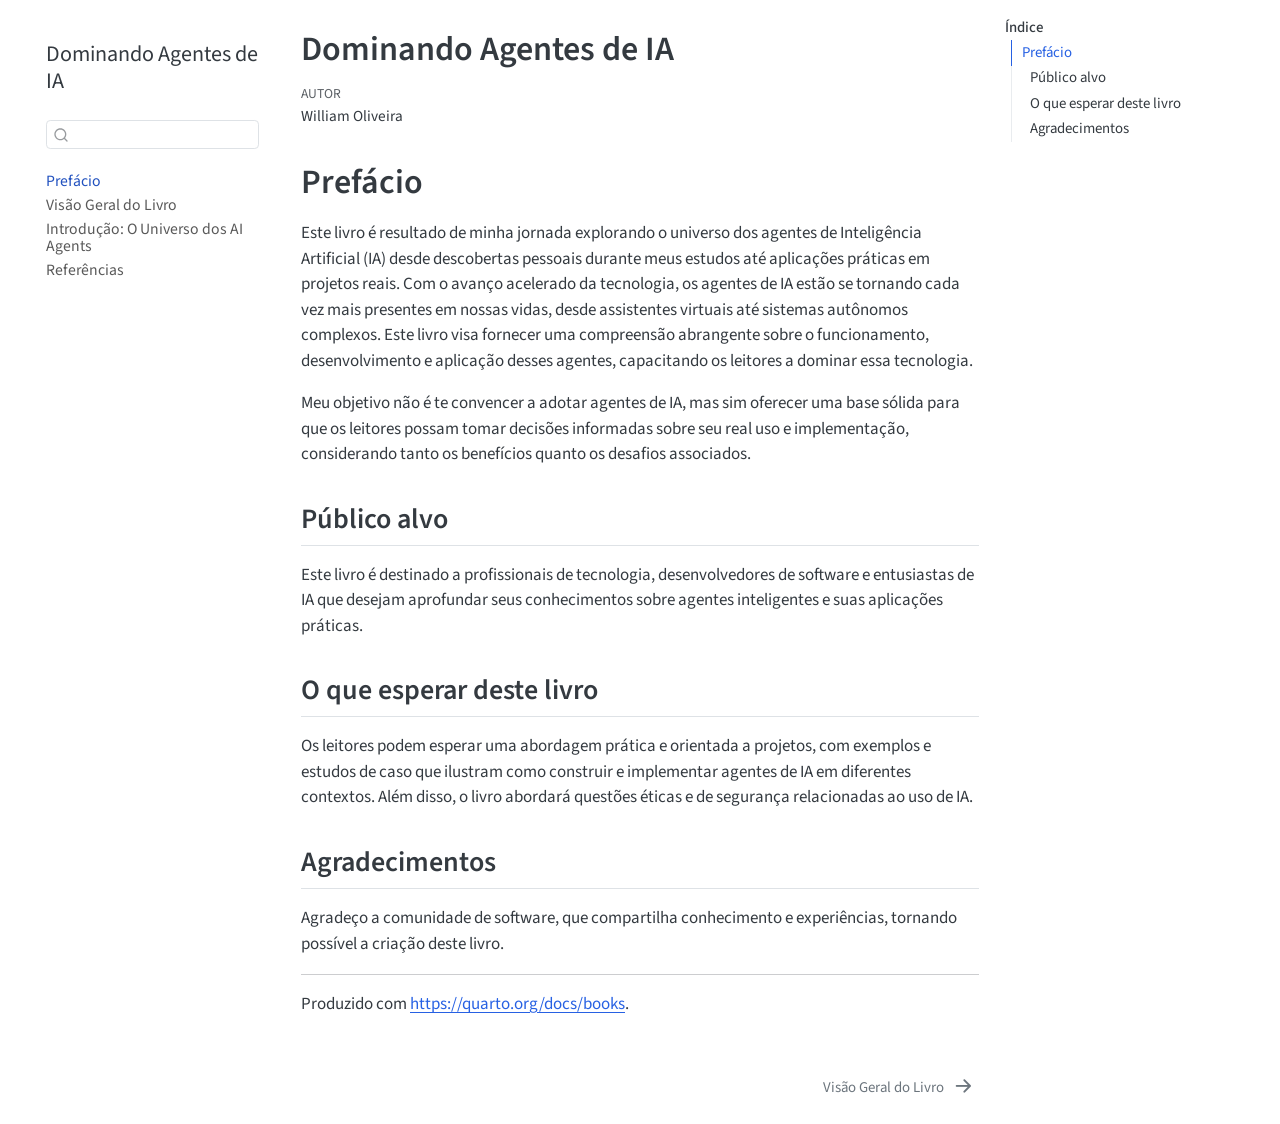
==== index.html @ 4c840bea "deploy: 96ddb8ace5c5cd6d56d079654ce5cb8530453c4b" ====
<!DOCTYPE html>
<html xmlns="http://www.w3.org/1999/xhtml" lang="pt-BR" xml:lang="pt-BR"><head>

<meta charset="utf-8">
<meta name="generator" content="quarto-1.8.25">

<meta name="viewport" content="width=device-width, initial-scale=1.0, user-scalable=yes">

<meta name="author" content="William Oliveira">

<title>Dominando Agentes de IA</title>
<style>
code{white-space: pre-wrap;}
span.smallcaps{font-variant: small-caps;}
div.columns{display: flex; gap: min(4vw, 1.5em);}
div.column{flex: auto; overflow-x: auto;}
div.hanging-indent{margin-left: 1.5em; text-indent: -1.5em;}
ul.task-list{list-style: none;}
ul.task-list li input[type="checkbox"] {
  width: 0.8em;
  margin: 0 0.8em 0.2em -1em; /* quarto-specific, see https://github.com/quarto-dev/quarto-cli/issues/4556 */ 
  vertical-align: middle;
}
</style>


<script src="site_libs/quarto-nav/quarto-nav.js"></script>
<script src="site_libs/quarto-nav/headroom.min.js"></script>
<script src="site_libs/clipboard/clipboard.min.js"></script>
<script src="site_libs/quarto-search/autocomplete.umd.js"></script>
<script src="site_libs/quarto-search/fuse.min.js"></script>
<script src="site_libs/quarto-search/quarto-search.js"></script>
<meta name="quarto:offset" content="./">
<link href="./chapters/00-visao-geral.html" rel="next">
<script src="site_libs/quarto-html/quarto.js" type="module"></script>
<script src="site_libs/quarto-html/tabsets/tabsets.js" type="module"></script>
<script src="site_libs/quarto-html/axe/axe-check.js" type="module"></script>
<script src="site_libs/quarto-html/popper.min.js"></script>
<script src="site_libs/quarto-html/tippy.umd.min.js"></script>
<script src="site_libs/quarto-html/anchor.min.js"></script>
<link href="site_libs/quarto-html/tippy.css" rel="stylesheet">
<link href="site_libs/quarto-html/quarto-syntax-highlighting-7b89279ff1a6dce999919e0e67d4d9ec.css" rel="stylesheet" id="quarto-text-highlighting-styles">
<script src="site_libs/bootstrap/bootstrap.min.js"></script>
<link href="site_libs/bootstrap/bootstrap-icons.css" rel="stylesheet">
<link href="site_libs/bootstrap/bootstrap-0dd2bd5de344125cf763a379ddc3eb04.min.css" rel="stylesheet" append-hash="true" id="quarto-bootstrap" data-mode="light">
<script id="quarto-search-options" type="application/json">{
  "location": "sidebar",
  "copy-button": false,
  "collapse-after": 3,
  "panel-placement": "start",
  "type": "textbox",
  "limit": 50,
  "keyboard-shortcut": [
    "f",
    "/",
    "s"
  ],
  "show-item-context": false,
  "language": {
    "search-no-results-text": "Nenhum resultado",
    "search-matching-documents-text": "documentos correspondentes",
    "search-copy-link-title": "Copiar link para a busca",
    "search-hide-matches-text": "Esconder correspondências adicionais",
    "search-more-match-text": "mais correspondência neste documento",
    "search-more-matches-text": "mais correspondências neste documento",
    "search-clear-button-title": "Limpar",
    "search-text-placeholder": "",
    "search-detached-cancel-button-title": "Cancelar",
    "search-submit-button-title": "Enviar",
    "search-label": "Procurar"
  }
}</script>


</head>

<body class="nav-sidebar floating quarto-light">

<div id="quarto-search-results"></div>
  <header id="quarto-header" class="headroom fixed-top">
  <nav class="quarto-secondary-nav">
    <div class="container-fluid d-flex">
      <button type="button" class="quarto-btn-toggle btn" data-bs-toggle="collapse" role="button" data-bs-target=".quarto-sidebar-collapse-item" aria-controls="quarto-sidebar" aria-expanded="false" aria-label="Alternar barra lateral" onclick="if (window.quartoToggleHeadroom) { window.quartoToggleHeadroom(); }">
        <i class="bi bi-layout-text-sidebar-reverse"></i>
      </button>
        <nav class="quarto-page-breadcrumbs" aria-label="breadcrumb"><ol class="breadcrumb"><li class="breadcrumb-item"><a href="./index.html">Prefácio</a></li></ol></nav>
        <a class="flex-grow-1" role="navigation" data-bs-toggle="collapse" data-bs-target=".quarto-sidebar-collapse-item" aria-controls="quarto-sidebar" aria-expanded="false" aria-label="Alternar barra lateral" onclick="if (window.quartoToggleHeadroom) { window.quartoToggleHeadroom(); }">      
        </a>
      <button type="button" class="btn quarto-search-button" aria-label="Procurar" onclick="window.quartoOpenSearch();">
        <i class="bi bi-search"></i>
      </button>
    </div>
  </nav>
</header>
<!-- content -->
<div id="quarto-content" class="quarto-container page-columns page-rows-contents page-layout-article">
<!-- sidebar -->
  <nav id="quarto-sidebar" class="sidebar collapse collapse-horizontal quarto-sidebar-collapse-item sidebar-navigation floating overflow-auto">
    <div class="pt-lg-2 mt-2 text-left sidebar-header sidebar-header-stacked">
      <a href="./index.html" class="sidebar-logo-link">
      </a>
    <div class="sidebar-title mb-0 py-0">
      <a href="./">Dominando Agentes de IA</a> 
    </div>
      </div>
        <div class="mt-2 flex-shrink-0 align-items-center">
        <div class="sidebar-search">
        <div id="quarto-search" class="" title="Procurar"></div>
        </div>
        </div>
    <div class="sidebar-menu-container"> 
    <ul class="list-unstyled mt-1">
        <li class="sidebar-item">
  <div class="sidebar-item-container"> 
  <a href="./index.html" class="sidebar-item-text sidebar-link active">
 <span class="menu-text">Prefácio</span></a>
  </div>
</li>
        <li class="sidebar-item">
  <div class="sidebar-item-container"> 
  <a href="./chapters/00-visao-geral.html" class="sidebar-item-text sidebar-link">
 <span class="menu-text">Visão Geral do Livro</span></a>
  </div>
</li>
        <li class="sidebar-item">
  <div class="sidebar-item-container"> 
  <a href="./chapters/01-intro.html" class="sidebar-item-text sidebar-link">
 <span class="menu-text">Introdução: O Universo dos AI Agents</span></a>
  </div>
</li>
        <li class="sidebar-item">
  <div class="sidebar-item-container"> 
  <a href="./chapters/99-references.html" class="sidebar-item-text sidebar-link">
 <span class="menu-text">Referências</span></a>
  </div>
</li>
    </ul>
    </div>
</nav>
<div id="quarto-sidebar-glass" class="quarto-sidebar-collapse-item" data-bs-toggle="collapse" data-bs-target=".quarto-sidebar-collapse-item"></div>
<!-- margin-sidebar -->
    <div id="quarto-margin-sidebar" class="sidebar margin-sidebar">
        <nav id="TOC" role="doc-toc" class="toc-active">
    <h2 id="toc-title">Índice</h2>
   
  <ul>
  <li><a href="#prefácio" id="toc-prefácio" class="nav-link active" data-scroll-target="#prefácio">Prefácio</a>
  <ul class="collapse">
  <li><a href="#público-alvo" id="toc-público-alvo" class="nav-link" data-scroll-target="#público-alvo">Público alvo</a></li>
  <li><a href="#o-que-esperar-deste-livro" id="toc-o-que-esperar-deste-livro" class="nav-link" data-scroll-target="#o-que-esperar-deste-livro">O que esperar deste livro</a></li>
  <li><a href="#agradecimentos" id="toc-agradecimentos" class="nav-link" data-scroll-target="#agradecimentos">Agradecimentos</a></li>
  </ul></li>
  </ul>
</nav>
    </div>
<!-- main -->
<main class="content" id="quarto-document-content">

<header id="title-block-header" class="quarto-title-block default">
<div class="quarto-title">
<h1 class="title">Dominando Agentes de IA</h1>
</div>



<div class="quarto-title-meta">

    <div>
    <div class="quarto-title-meta-heading">Autor</div>
    <div class="quarto-title-meta-contents">
             <p>William Oliveira </p>
          </div>
  </div>
    
  
    
  </div>
  


</header>


<section id="prefácio" class="level1 unnumbered">
<h1 class="unnumbered">Prefácio</h1>
<p>Este livro é resultado de minha jornada explorando o universo dos agentes de Inteligência Artificial (IA) desde descobertas pessoais durante meus estudos até aplicações práticas em projetos reais. Com o avanço acelerado da tecnologia, os agentes de IA estão se tornando cada vez mais presentes em nossas vidas, desde assistentes virtuais até sistemas autônomos complexos. Este livro visa fornecer uma compreensão abrangente sobre o funcionamento, desenvolvimento e aplicação desses agentes, capacitando os leitores a dominar essa tecnologia.</p>
<p>Meu objetivo não é te convencer a adotar agentes de IA, mas sim oferecer uma base sólida para que os leitores possam tomar decisões informadas sobre seu real uso e implementação, considerando tanto os benefícios quanto os desafios associados.</p>
<section id="público-alvo" class="level2">
<h2 class="anchored" data-anchor-id="público-alvo">Público alvo</h2>
<p>Este livro é destinado a profissionais de tecnologia, desenvolvedores de software e entusiastas de IA que desejam aprofundar seus conhecimentos sobre agentes inteligentes e suas aplicações práticas.</p>
</section>
<section id="o-que-esperar-deste-livro" class="level2">
<h2 class="anchored" data-anchor-id="o-que-esperar-deste-livro">O que esperar deste livro</h2>
<p>Os leitores podem esperar uma abordagem prática e orientada a projetos, com exemplos e estudos de caso que ilustram como construir e implementar agentes de IA em diferentes contextos. Além disso, o livro abordará questões éticas e de segurança relacionadas ao uso de IA.</p>
</section>
<section id="agradecimentos" class="level2">
<h2 class="anchored" data-anchor-id="agradecimentos">Agradecimentos</h2>
<p>Agradeço a comunidade de software, que compartilha conhecimento e experiências, tornando possível a criação deste livro.</p>
<hr>
<p>Produzido com <a href="https://quarto.org/docs/books" class="uri">https://quarto.org/docs/books</a>.</p>


</section>
</section>

</main> <!-- /main -->
<script id="quarto-html-after-body" type="application/javascript">
  window.document.addEventListener("DOMContentLoaded", function (event) {
    const icon = "";
    const anchorJS = new window.AnchorJS();
    anchorJS.options = {
      placement: 'right',
      icon: icon
    };
    anchorJS.add('.anchored');
    const isCodeAnnotation = (el) => {
      for (const clz of el.classList) {
        if (clz.startsWith('code-annotation-')) {                     
          return true;
        }
      }
      return false;
    }
    const onCopySuccess = function(e) {
      // button target
      const button = e.trigger;
      // don't keep focus
      button.blur();
      // flash "checked"
      button.classList.add('code-copy-button-checked');
      var currentTitle = button.getAttribute("title");
      button.setAttribute("title", "Copiada");
      let tooltip;
      if (window.bootstrap) {
        button.setAttribute("data-bs-toggle", "tooltip");
        button.setAttribute("data-bs-placement", "left");
        button.setAttribute("data-bs-title", "Copiada");
        tooltip = new bootstrap.Tooltip(button, 
          { trigger: "manual", 
            customClass: "code-copy-button-tooltip",
            offset: [0, -8]});
        tooltip.show();    
      }
      setTimeout(function() {
        if (tooltip) {
          tooltip.hide();
          button.removeAttribute("data-bs-title");
          button.removeAttribute("data-bs-toggle");
          button.removeAttribute("data-bs-placement");
        }
        button.setAttribute("title", currentTitle);
        button.classList.remove('code-copy-button-checked');
      }, 1000);
      // clear code selection
      e.clearSelection();
    }
    const getTextToCopy = function(trigger) {
      const outerScaffold = trigger.parentElement.cloneNode(true);
      const codeEl = outerScaffold.querySelector('code');
      for (const childEl of codeEl.children) {
        if (isCodeAnnotation(childEl)) {
          childEl.remove();
        }
      }
      return codeEl.innerText;
    }
    const clipboard = new window.ClipboardJS('.code-copy-button:not([data-in-quarto-modal])', {
      text: getTextToCopy
    });
    clipboard.on('success', onCopySuccess);
    if (window.document.getElementById('quarto-embedded-source-code-modal')) {
      const clipboardModal = new window.ClipboardJS('.code-copy-button[data-in-quarto-modal]', {
        text: getTextToCopy,
        container: window.document.getElementById('quarto-embedded-source-code-modal')
      });
      clipboardModal.on('success', onCopySuccess);
    }
      var localhostRegex = new RegExp(/^(?:http|https):\/\/localhost\:?[0-9]*\//);
      var mailtoRegex = new RegExp(/^mailto:/);
        var filterRegex = new RegExp('/' + window.location.host + '/');
      var isInternal = (href) => {
          return filterRegex.test(href) || localhostRegex.test(href) || mailtoRegex.test(href);
      }
      // Inspect non-navigation links and adorn them if external
     var links = window.document.querySelectorAll('a[href]:not(.nav-link):not(.navbar-brand):not(.toc-action):not(.sidebar-link):not(.sidebar-item-toggle):not(.pagination-link):not(.no-external):not([aria-hidden]):not(.dropdown-item):not(.quarto-navigation-tool):not(.about-link)');
      for (var i=0; i<links.length; i++) {
        const link = links[i];
        if (!isInternal(link.href)) {
          // undo the damage that might have been done by quarto-nav.js in the case of
          // links that we want to consider external
          if (link.dataset.originalHref !== undefined) {
            link.href = link.dataset.originalHref;
          }
        }
      }
    function tippyHover(el, contentFn, onTriggerFn, onUntriggerFn) {
      const config = {
        allowHTML: true,
        maxWidth: 500,
        delay: 100,
        arrow: false,
        appendTo: function(el) {
            return el.parentElement;
        },
        interactive: true,
        interactiveBorder: 10,
        theme: 'quarto',
        placement: 'bottom-start',
      };
      if (contentFn) {
        config.content = contentFn;
      }
      if (onTriggerFn) {
        config.onTrigger = onTriggerFn;
      }
      if (onUntriggerFn) {
        config.onUntrigger = onUntriggerFn;
      }
      window.tippy(el, config); 
    }
    const noterefs = window.document.querySelectorAll('a[role="doc-noteref"]');
    for (var i=0; i<noterefs.length; i++) {
      const ref = noterefs[i];
      tippyHover(ref, function() {
        // use id or data attribute instead here
        let href = ref.getAttribute('data-footnote-href') || ref.getAttribute('href');
        try { href = new URL(href).hash; } catch {}
        const id = href.replace(/^#\/?/, "");
        const note = window.document.getElementById(id);
        if (note) {
          return note.innerHTML;
        } else {
          return "";
        }
      });
    }
    const xrefs = window.document.querySelectorAll('a.quarto-xref');
    const processXRef = (id, note) => {
      // Strip column container classes
      const stripColumnClz = (el) => {
        el.classList.remove("page-full", "page-columns");
        if (el.children) {
          for (const child of el.children) {
            stripColumnClz(child);
          }
        }
      }
      stripColumnClz(note)
      if (id === null || id.startsWith('sec-')) {
        // Special case sections, only their first couple elements
        const container = document.createElement("div");
        if (note.children && note.children.length > 2) {
          container.appendChild(note.children[0].cloneNode(true));
          for (let i = 1; i < note.children.length; i++) {
            const child = note.children[i];
            if (child.tagName === "P" && child.innerText === "") {
              continue;
            } else {
              container.appendChild(child.cloneNode(true));
              break;
            }
          }
          if (window.Quarto?.typesetMath) {
            window.Quarto.typesetMath(container);
          }
          return container.innerHTML
        } else {
          if (window.Quarto?.typesetMath) {
            window.Quarto.typesetMath(note);
          }
          return note.innerHTML;
        }
      } else {
        // Remove any anchor links if they are present
        const anchorLink = note.querySelector('a.anchorjs-link');
        if (anchorLink) {
          anchorLink.remove();
        }
        if (window.Quarto?.typesetMath) {
          window.Quarto.typesetMath(note);
        }
        if (note.classList.contains("callout")) {
          return note.outerHTML;
        } else {
          return note.innerHTML;
        }
      }
    }
    for (var i=0; i<xrefs.length; i++) {
      const xref = xrefs[i];
      tippyHover(xref, undefined, function(instance) {
        instance.disable();
        let url = xref.getAttribute('href');
        let hash = undefined; 
        if (url.startsWith('#')) {
          hash = url;
        } else {
          try { hash = new URL(url).hash; } catch {}
        }
        if (hash) {
          const id = hash.replace(/^#\/?/, "");
          const note = window.document.getElementById(id);
          if (note !== null) {
            try {
              const html = processXRef(id, note.cloneNode(true));
              instance.setContent(html);
            } finally {
              instance.enable();
              instance.show();
            }
          } else {
            // See if we can fetch this
            fetch(url.split('#')[0])
            .then(res => res.text())
            .then(html => {
              const parser = new DOMParser();
              const htmlDoc = parser.parseFromString(html, "text/html");
              const note = htmlDoc.getElementById(id);
              if (note !== null) {
                const html = processXRef(id, note);
                instance.setContent(html);
              } 
            }).finally(() => {
              instance.enable();
              instance.show();
            });
          }
        } else {
          // See if we can fetch a full url (with no hash to target)
          // This is a special case and we should probably do some content thinning / targeting
          fetch(url)
          .then(res => res.text())
          .then(html => {
            const parser = new DOMParser();
            const htmlDoc = parser.parseFromString(html, "text/html");
            const note = htmlDoc.querySelector('main.content');
            if (note !== null) {
              // This should only happen for chapter cross references
              // (since there is no id in the URL)
              // remove the first header
              if (note.children.length > 0 && note.children[0].tagName === "HEADER") {
                note.children[0].remove();
              }
              const html = processXRef(null, note);
              instance.setContent(html);
            } 
          }).finally(() => {
            instance.enable();
            instance.show();
          });
        }
      }, function(instance) {
      });
    }
        let selectedAnnoteEl;
        const selectorForAnnotation = ( cell, annotation) => {
          let cellAttr = 'data-code-cell="' + cell + '"';
          let lineAttr = 'data-code-annotation="' +  annotation + '"';
          const selector = 'span[' + cellAttr + '][' + lineAttr + ']';
          return selector;
        }
        const selectCodeLines = (annoteEl) => {
          const doc = window.document;
          const targetCell = annoteEl.getAttribute("data-target-cell");
          const targetAnnotation = annoteEl.getAttribute("data-target-annotation");
          const annoteSpan = window.document.querySelector(selectorForAnnotation(targetCell, targetAnnotation));
          const lines = annoteSpan.getAttribute("data-code-lines").split(",");
          const lineIds = lines.map((line) => {
            return targetCell + "-" + line;
          })
          let top = null;
          let height = null;
          let parent = null;
          if (lineIds.length > 0) {
              //compute the position of the single el (top and bottom and make a div)
              const el = window.document.getElementById(lineIds[0]);
              top = el.offsetTop;
              height = el.offsetHeight;
              parent = el.parentElement.parentElement;
            if (lineIds.length > 1) {
              const lastEl = window.document.getElementById(lineIds[lineIds.length - 1]);
              const bottom = lastEl.offsetTop + lastEl.offsetHeight;
              height = bottom - top;
            }
            if (top !== null && height !== null && parent !== null) {
              // cook up a div (if necessary) and position it 
              let div = window.document.getElementById("code-annotation-line-highlight");
              if (div === null) {
                div = window.document.createElement("div");
                div.setAttribute("id", "code-annotation-line-highlight");
                div.style.position = 'absolute';
                parent.appendChild(div);
              }
              div.style.top = top - 2 + "px";
              div.style.height = height + 4 + "px";
              div.style.left = 0;
              let gutterDiv = window.document.getElementById("code-annotation-line-highlight-gutter");
              if (gutterDiv === null) {
                gutterDiv = window.document.createElement("div");
                gutterDiv.setAttribute("id", "code-annotation-line-highlight-gutter");
                gutterDiv.style.position = 'absolute';
                const codeCell = window.document.getElementById(targetCell);
                const gutter = codeCell.querySelector('.code-annotation-gutter');
                gutter.appendChild(gutterDiv);
              }
              gutterDiv.style.top = top - 2 + "px";
              gutterDiv.style.height = height + 4 + "px";
            }
            selectedAnnoteEl = annoteEl;
          }
        };
        const unselectCodeLines = () => {
          const elementsIds = ["code-annotation-line-highlight", "code-annotation-line-highlight-gutter"];
          elementsIds.forEach((elId) => {
            const div = window.document.getElementById(elId);
            if (div) {
              div.remove();
            }
          });
          selectedAnnoteEl = undefined;
        };
          // Handle positioning of the toggle
      window.addEventListener(
        "resize",
        throttle(() => {
          elRect = undefined;
          if (selectedAnnoteEl) {
            selectCodeLines(selectedAnnoteEl);
          }
        }, 10)
      );
      function throttle(fn, ms) {
      let throttle = false;
      let timer;
        return (...args) => {
          if(!throttle) { // first call gets through
              fn.apply(this, args);
              throttle = true;
          } else { // all the others get throttled
              if(timer) clearTimeout(timer); // cancel #2
              timer = setTimeout(() => {
                fn.apply(this, args);
                timer = throttle = false;
              }, ms);
          }
        };
      }
        // Attach click handler to the DT
        const annoteDls = window.document.querySelectorAll('dt[data-target-cell]');
        for (const annoteDlNode of annoteDls) {
          annoteDlNode.addEventListener('click', (event) => {
            const clickedEl = event.target;
            if (clickedEl !== selectedAnnoteEl) {
              unselectCodeLines();
              const activeEl = window.document.querySelector('dt[data-target-cell].code-annotation-active');
              if (activeEl) {
                activeEl.classList.remove('code-annotation-active');
              }
              selectCodeLines(clickedEl);
              clickedEl.classList.add('code-annotation-active');
            } else {
              // Unselect the line
              unselectCodeLines();
              clickedEl.classList.remove('code-annotation-active');
            }
          });
        }
    const findCites = (el) => {
      const parentEl = el.parentElement;
      if (parentEl) {
        const cites = parentEl.dataset.cites;
        if (cites) {
          return {
            el,
            cites: cites.split(' ')
          };
        } else {
          return findCites(el.parentElement)
        }
      } else {
        return undefined;
      }
    };
    var bibliorefs = window.document.querySelectorAll('a[role="doc-biblioref"]');
    for (var i=0; i<bibliorefs.length; i++) {
      const ref = bibliorefs[i];
      const citeInfo = findCites(ref);
      if (citeInfo) {
        tippyHover(citeInfo.el, function() {
          var popup = window.document.createElement('div');
          citeInfo.cites.forEach(function(cite) {
            var citeDiv = window.document.createElement('div');
            citeDiv.classList.add('hanging-indent');
            citeDiv.classList.add('csl-entry');
            var biblioDiv = window.document.getElementById('ref-' + cite);
            if (biblioDiv) {
              citeDiv.innerHTML = biblioDiv.innerHTML;
            }
            popup.appendChild(citeDiv);
          });
          return popup.innerHTML;
        });
      }
    }
  });
  </script>
<nav class="page-navigation">
  <div class="nav-page nav-page-previous">
  </div>
  <div class="nav-page nav-page-next">
      <a href="./chapters/00-visao-geral.html" class="pagination-link" aria-label="Visão Geral do Livro">
        <span class="nav-page-text">Visão Geral do Livro</span> <i class="bi bi-arrow-right-short"></i>
      </a>
  </div>
</nav>
</div> <!-- /content -->




</body></html>
---- site_libs/quarto-html/tippy.css ----
.tippy-box[data-animation=fade][data-state=hidden]{opacity:0}[data-tippy-root]{max-width:calc(100vw - 10px)}.tippy-box{position:relative;background-color:#333;color:#fff;border-radius:4px;font-size:14px;line-height:1.4;white-space:normal;outline:0;transition-property:transform,visibility,opacity}.tippy-box[data-placement^=top]>.tippy-arrow{bottom:0}.tippy-box[data-placement^=top]>.tippy-arrow:before{bottom:-7px;left:0;border-width:8px 8px 0;border-top-color:initial;transform-origin:center top}.tippy-box[data-placement^=bottom]>.tippy-arrow{top:0}.tippy-box[data-placement^=bottom]>.tippy-arrow:before{top:-7px;left:0;border-width:0 8px 8px;border-bottom-color:initial;transform-origin:center bottom}.tippy-box[data-placement^=left]>.tippy-arrow{right:0}.tippy-box[data-placement^=left]>.tippy-arrow:before{border-width:8px 0 8px 8px;border-left-color:initial;right:-7px;transform-origin:center left}.tippy-box[data-placement^=right]>.tippy-arrow{left:0}.tippy-box[data-placement^=right]>.tippy-arrow:before{left:-7px;border-width:8px 8px 8px 0;border-right-color:initial;transform-origin:center right}.tippy-box[data-inertia][data-state=visible]{transition-timing-function:cubic-bezier(.54,1.5,.38,1.11)}.tippy-arrow{width:16px;height:16px;color:#333}.tippy-arrow:before{content:"";position:absolute;border-color:transparent;border-style:solid}.tippy-content{position:relative;padding:5px 9px;z-index:1}
---- site_libs/quarto-html/quarto-syntax-highlighting-7b89279ff1a6dce999919e0e67d4d9ec.css ----
/* quarto syntax highlight colors */
:root {
  --quarto-hl-ot-color: #003B4F;
  --quarto-hl-at-color: #657422;
  --quarto-hl-ss-color: #20794D;
  --quarto-hl-an-color: #5E5E5E;
  --quarto-hl-fu-color: #4758AB;
  --quarto-hl-st-color: #20794D;
  --quarto-hl-cf-color: #003B4F;
  --quarto-hl-op-color: #5E5E5E;
  --quarto-hl-er-color: #AD0000;
  --quarto-hl-bn-color: #AD0000;
  --quarto-hl-al-color: #AD0000;
  --quarto-hl-va-color: #111111;
  --quarto-hl-bu-color: inherit;
  --quarto-hl-ex-color: inherit;
  --quarto-hl-pp-color: #AD0000;
  --quarto-hl-in-color: #5E5E5E;
  --quarto-hl-vs-color: #20794D;
  --quarto-hl-wa-color: #5E5E5E;
  --quarto-hl-do-color: #5E5E5E;
  --quarto-hl-im-color: #00769E;
  --quarto-hl-ch-color: #20794D;
  --quarto-hl-dt-color: #AD0000;
  --quarto-hl-fl-color: #AD0000;
  --quarto-hl-co-color: #5E5E5E;
  --quarto-hl-cv-color: #5E5E5E;
  --quarto-hl-cn-color: #8f5902;
  --quarto-hl-sc-color: #5E5E5E;
  --quarto-hl-dv-color: #AD0000;
  --quarto-hl-kw-color: #003B4F;
}

/* other quarto variables */
:root {
  --quarto-font-monospace: SFMono-Regular, Menlo, Monaco, Consolas, "Liberation Mono", "Courier New", monospace;
}

/* syntax highlight based on Pandoc's rules */
pre > code.sourceCode > span {
  color: #003B4F;
}

code.sourceCode > span {
  color: #003B4F;
}

div.sourceCode,
div.sourceCode pre.sourceCode {
  color: #003B4F;
}

/* Normal */
code span {
  color: #003B4F;
}

/* Alert */
code span.al {
  color: #AD0000;
  font-style: inherit;
}

/* Annotation */
code span.an {
  color: #5E5E5E;
  font-style: inherit;
}

/* Attribute */
code span.at {
  color: #657422;
  font-style: inherit;
}

/* BaseN */
code span.bn {
  color: #AD0000;
  font-style: inherit;
}

/* BuiltIn */
code span.bu {
  font-style: inherit;
}

/* ControlFlow */
code span.cf {
  color: #003B4F;
  font-weight: bold;
  font-style: inherit;
}

/* Char */
code span.ch {
  color: #20794D;
  font-style: inherit;
}

/* Constant */
code span.cn {
  color: #8f5902;
  font-style: inherit;
}

/* Comment */
code span.co {
  color: #5E5E5E;
  font-style: inherit;
}

/* CommentVar */
code span.cv {
  color: #5E5E5E;
  font-style: italic;
}

/* Documentation */
code span.do {
  color: #5E5E5E;
  font-style: italic;
}

/* DataType */
code span.dt {
  color: #AD0000;
  font-style: inherit;
}

/* DecVal */
code span.dv {
  color: #AD0000;
  font-style: inherit;
}

/* Error */
code span.er {
  color: #AD0000;
  font-style: inherit;
}

/* Extension */
code span.ex {
  font-style: inherit;
}

/* Float */
code span.fl {
  color: #AD0000;
  font-style: inherit;
}

/* Function */
code span.fu {
  color: #4758AB;
  font-style: inherit;
}

/* Import */
code span.im {
  color: #00769E;
  font-style: inherit;
}

/* Information */
code span.in {
  color: #5E5E5E;
  font-style: inherit;
}

/* Keyword */
code span.kw {
  color: #003B4F;
  font-weight: bold;
  font-style: inherit;
}

/* Operator */
code span.op {
  color: #5E5E5E;
  font-style: inherit;
}

/* Other */
code span.ot {
  color: #003B4F;
  font-style: inherit;
}

/* Preprocessor */
code span.pp {
  color: #AD0000;
  font-style: inherit;
}

/* SpecialChar */
code span.sc {
  color: #5E5E5E;
  font-style: inherit;
}

/* SpecialString */
code span.ss {
  color: #20794D;
  font-style: inherit;
}

/* String */
code span.st {
  color: #20794D;
  font-style: inherit;
}

/* Variable */
code span.va {
  color: #111111;
  font-style: inherit;
}

/* VerbatimString */
code span.vs {
  color: #20794D;
  font-style: inherit;
}

/* Warning */
code span.wa {
  color: #5E5E5E;
  font-style: italic;
}

.prevent-inlining {
  content: "</";
}

/*# sourceMappingURL=3944bc705cfaf4c80e56f77c5205168a.css.map */
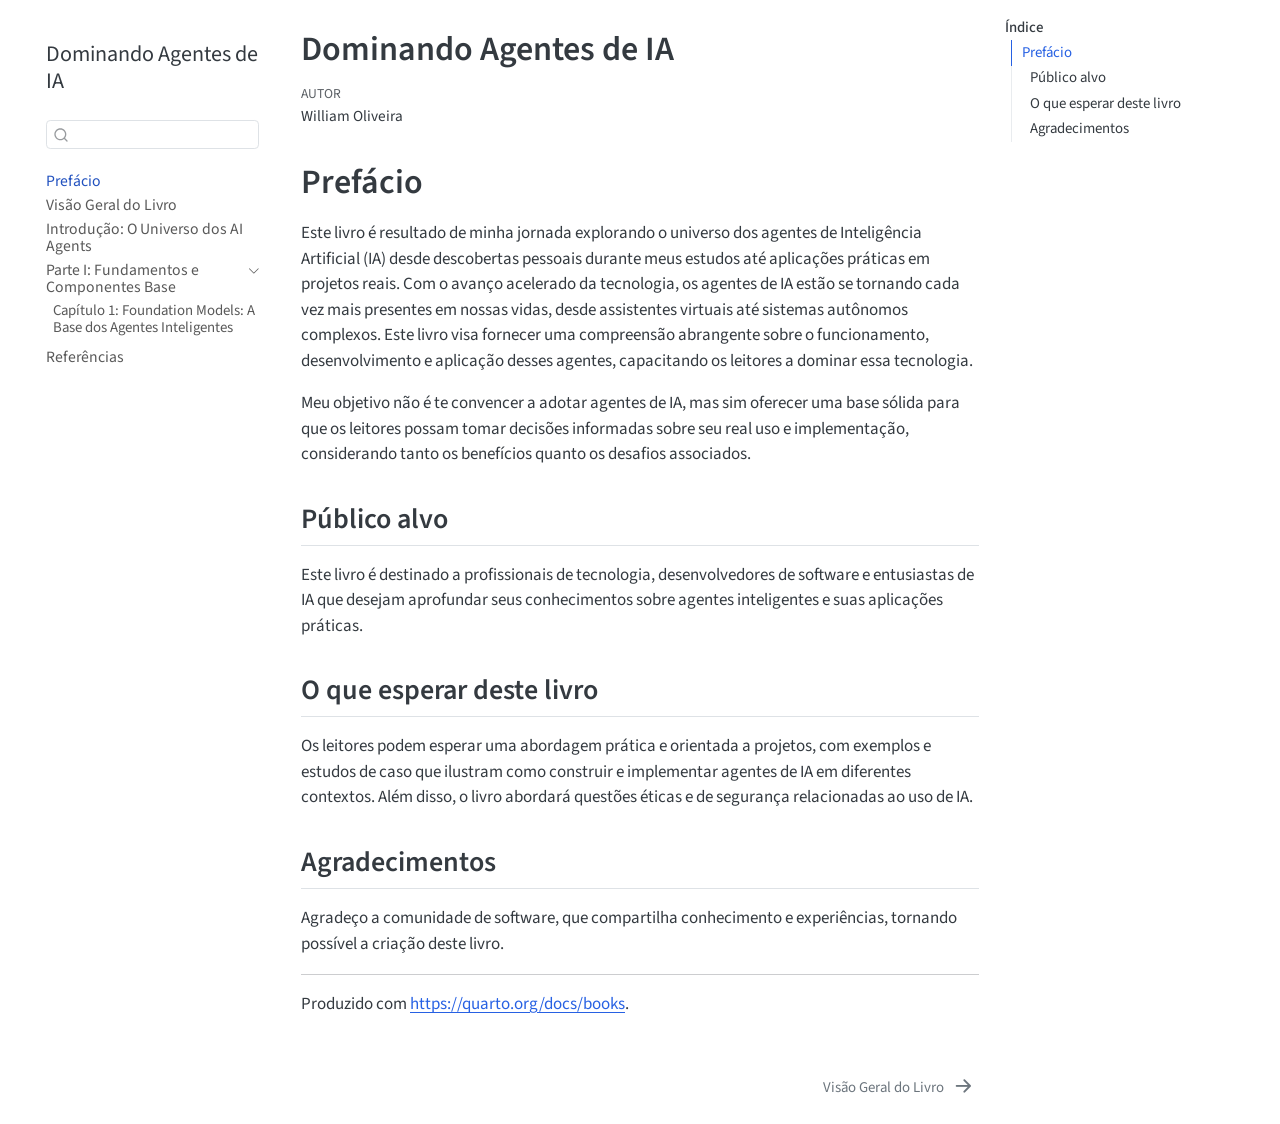
==== commit 0a015bd1: "deploy: aaeac937bdba79a8701ff9ae1a85ce3b4e761822" ====
--- a/index.html
+++ b/index.html
@@ -1,5 +1,5 @@
 <!DOCTYPE html>
-<html xmlns="http://www.w3.org/1999/xhtml" lang="pt-BR" xml:lang="pt-BR"><head>
+<html xmlns="http://www.w3.org/1999/xhtml" lang="pt" xml:lang="pt"><head>
 
 <meta charset="utf-8">
 <meta name="generator" content="quarto-1.8.25">
@@ -128,6 +128,23 @@
  <span class="menu-text">Introdução: O Universo dos AI Agents</span></a>
   </div>
 </li>
+        <li class="sidebar-item sidebar-item-section">
+      <div class="sidebar-item-container"> 
+            <a class="sidebar-item-text sidebar-link text-start" data-bs-toggle="collapse" data-bs-target="#quarto-sidebar-section-1" role="navigation" aria-expanded="true">
+ <span class="menu-text">Parte I: Fundamentos e Componentes Base</span></a>
+          <a class="sidebar-item-toggle text-start" data-bs-toggle="collapse" data-bs-target="#quarto-sidebar-section-1" role="navigation" aria-expanded="true" aria-label="Alternar seção">
+            <i class="bi bi-chevron-right ms-2"></i>
+          </a> 
+      </div>
+      <ul id="quarto-sidebar-section-1" class="collapse list-unstyled sidebar-section depth1 show">  
+          <li class="sidebar-item">
+  <div class="sidebar-item-container"> 
+  <a href="./chapters/part-01/01-foundation-models.html" class="sidebar-item-text sidebar-link">
+ <span class="menu-text">Capítulo 1: Foundation Models: A Base dos Agentes Inteligentes</span></a>
+  </div>
+</li>
+      </ul>
+  </li>
         <li class="sidebar-item">
   <div class="sidebar-item-container"> 
   <a href="./chapters/99-references.html" class="sidebar-item-text sidebar-link">
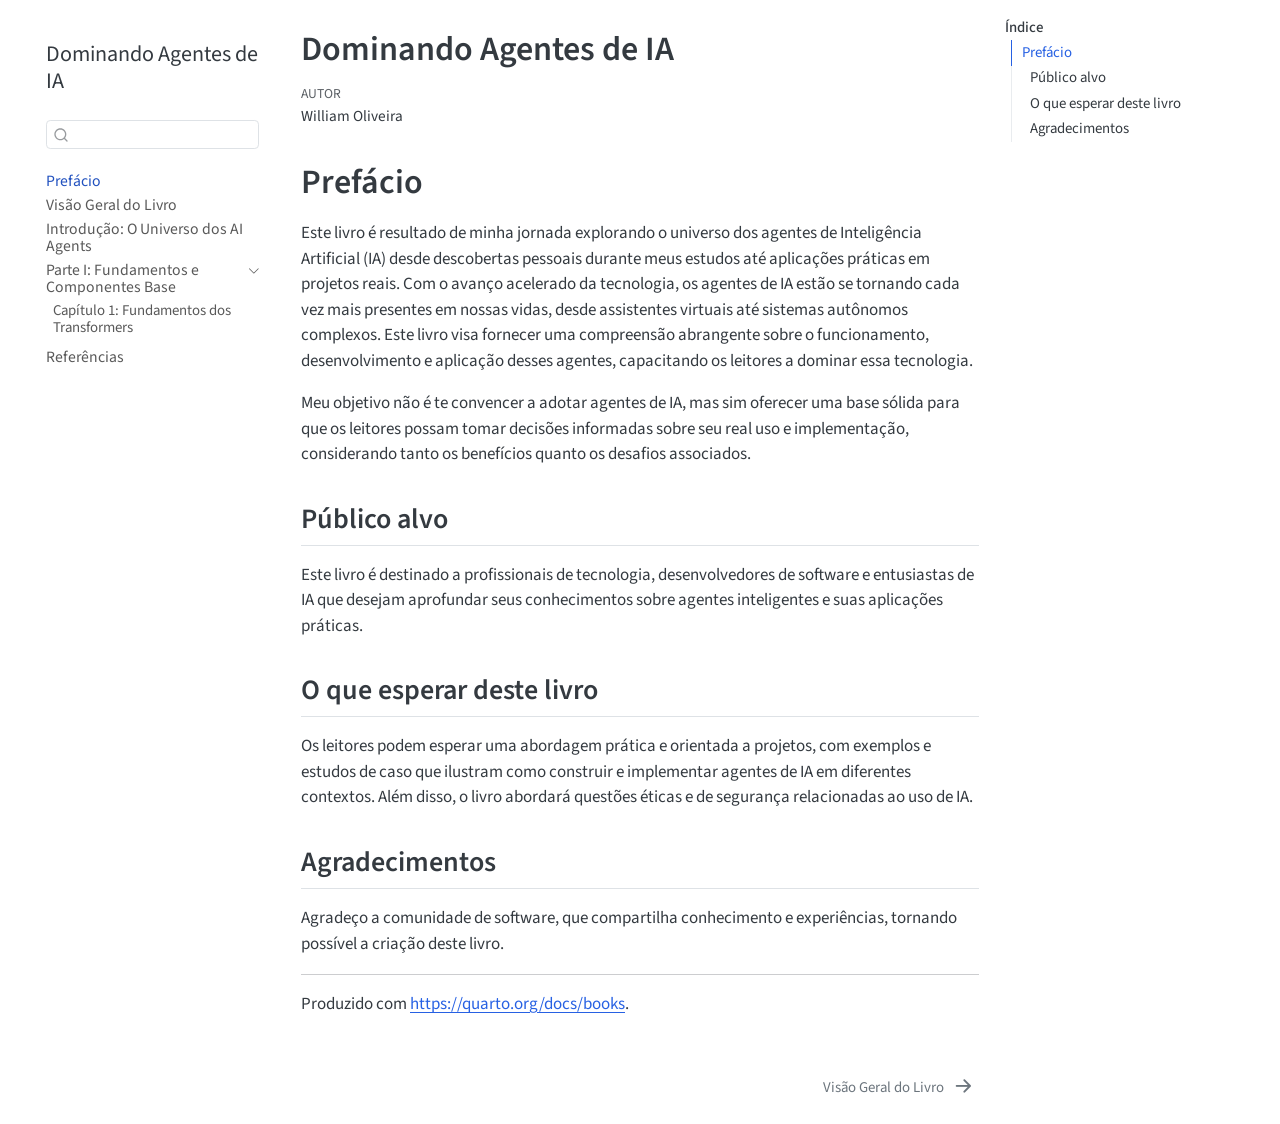
==== commit d19493a7: "deploy: 4862b6ae93ef83e2f0dcbd707a521082869203ac" ====
--- a/index.html
+++ b/index.html
@@ -72,6 +72,7 @@
 }</script>
 
 
+<link rel="stylesheet" href="styles.css">
 </head>
 
 <body class="nav-sidebar floating quarto-light">
@@ -139,8 +140,8 @@
       <ul id="quarto-sidebar-section-1" class="collapse list-unstyled sidebar-section depth1 show">  
           <li class="sidebar-item">
   <div class="sidebar-item-container"> 
-  <a href="./chapters/part-01/01-foundation-models.html" class="sidebar-item-text sidebar-link">
- <span class="menu-text">Capítulo 1: Foundation Models: A Base dos Agentes Inteligentes</span></a>
+  <a href="./chapters/part-01/01-fundamentos-transformers.html" class="sidebar-item-text sidebar-link">
+ <span class="menu-text">Capítulo 1: Fundamentos dos Transformers</span></a>
   </div>
 </li>
       </ul>
--- a/styles.css
+++ b/styles.css
@@ -0,0 +1,5 @@
+.quarto-figure-default, .quarto-figure {
+  margin-top: 20px;
+  margin-bottom: 50px;
+  text-align: center;
+}
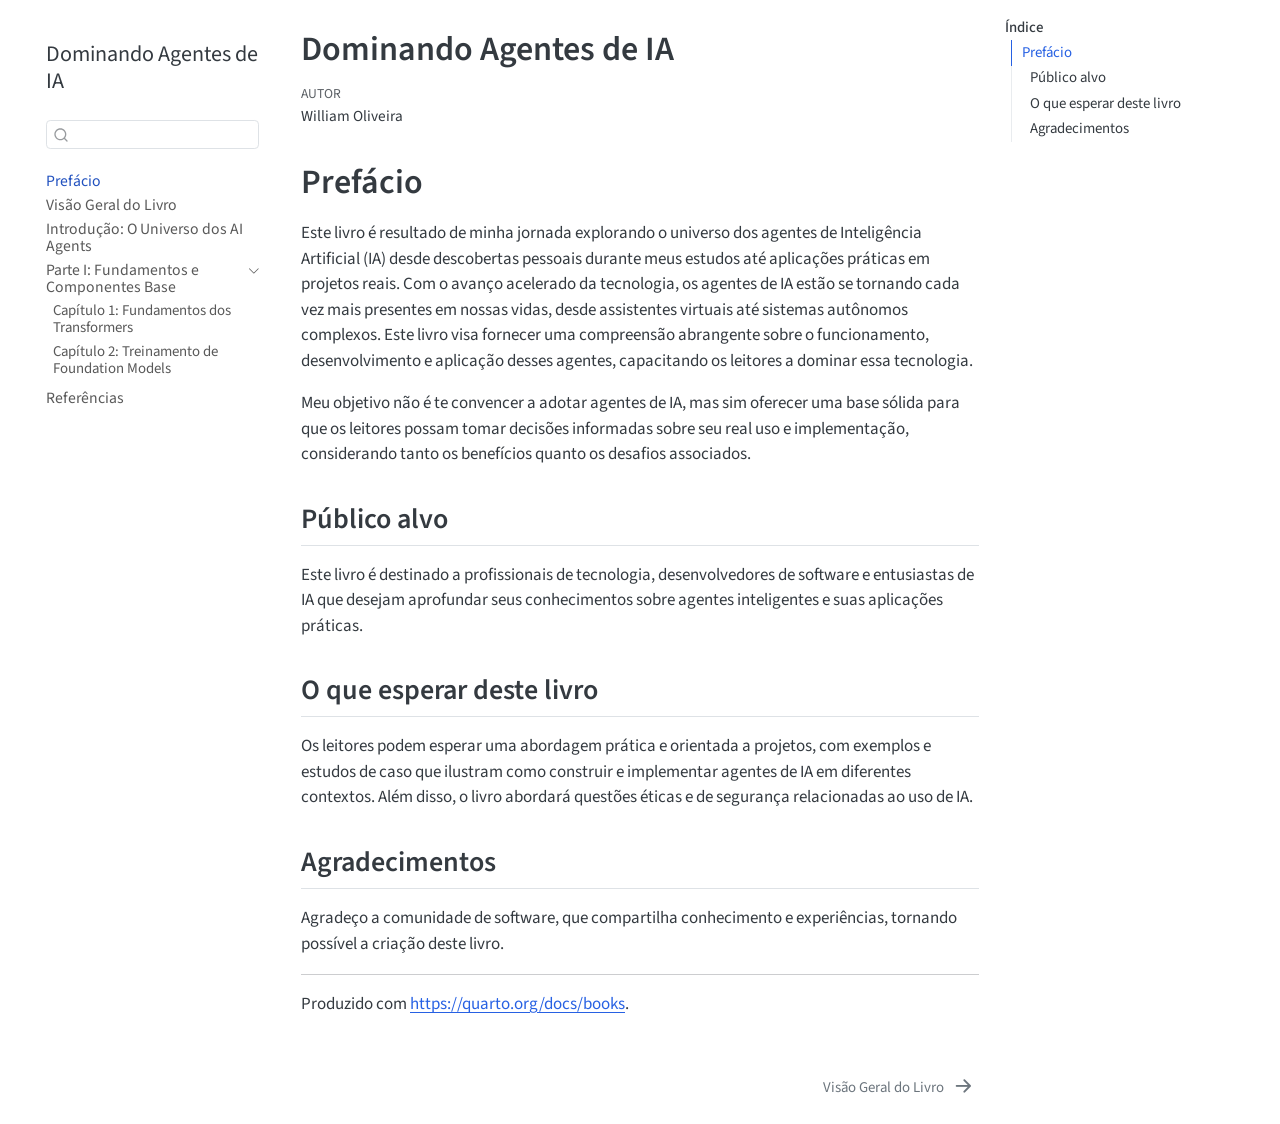
==== commit 97d64caa: "deploy: 6d5fc06397e01bcadf74098175ae3b29bb77d8cd" ====
--- a/index.html
+++ b/index.html
@@ -142,6 +142,12 @@
   <div class="sidebar-item-container"> 
   <a href="./chapters/part-01/01-fundamentos-transformers.html" class="sidebar-item-text sidebar-link">
  <span class="menu-text">Capítulo 1: Fundamentos dos Transformers</span></a>
+  </div>
+</li>
+          <li class="sidebar-item">
+  <div class="sidebar-item-container"> 
+  <a href="./chapters/part-01/02-treinamento-foundation-models.html" class="sidebar-item-text sidebar-link">
+ <span class="menu-text">Capítulo 2: Treinamento de Foundation Models</span></a>
   </div>
 </li>
       </ul>
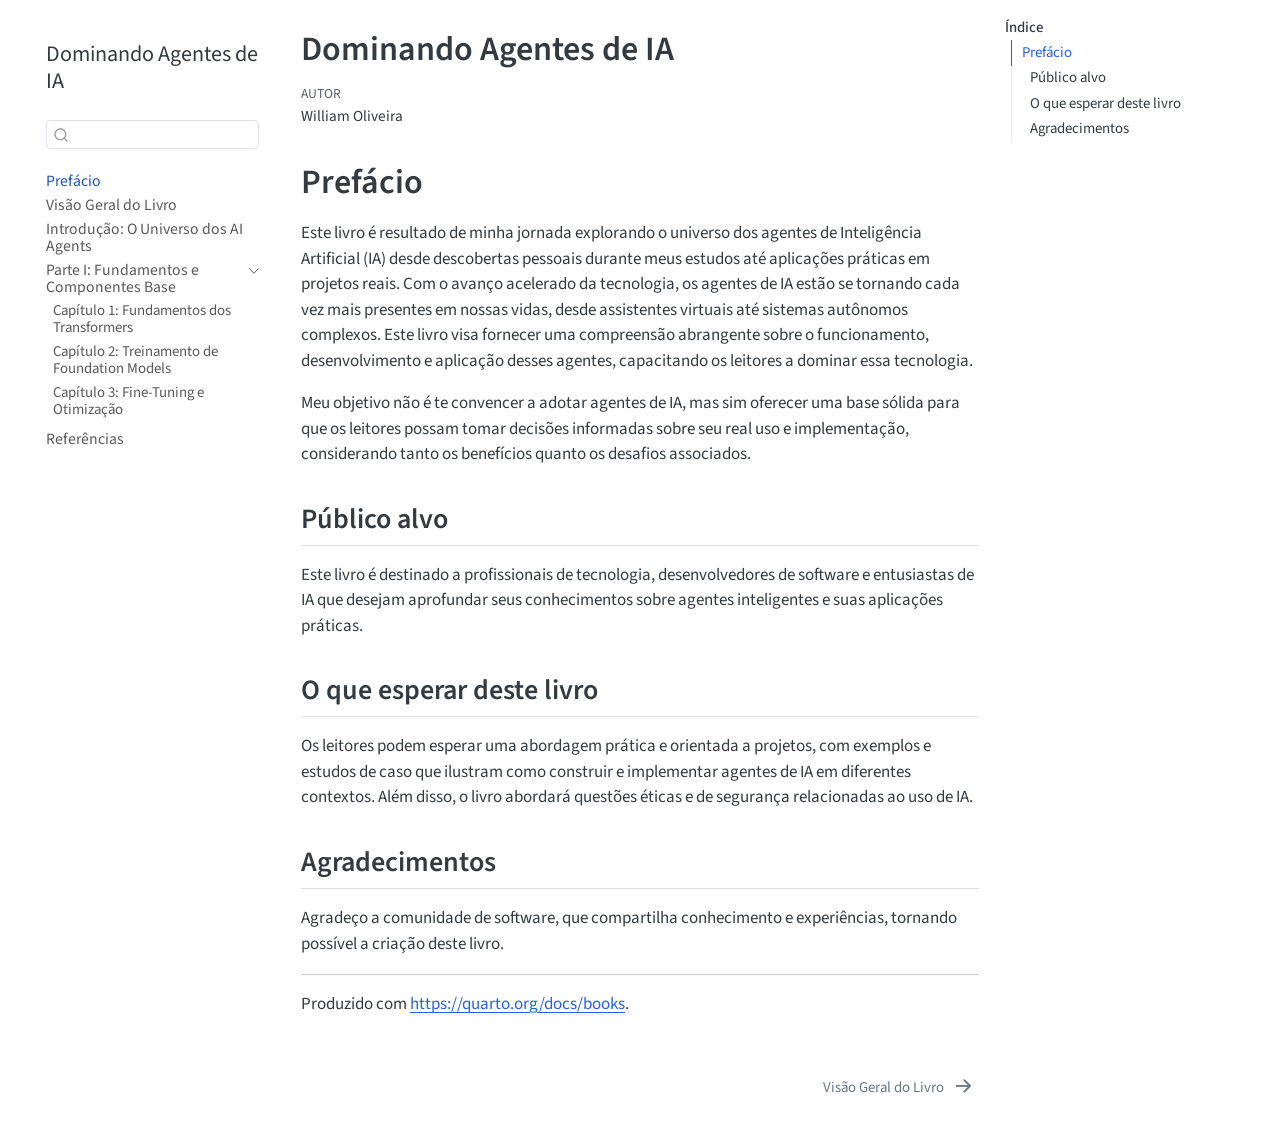
==== commit 3f257194: "deploy: 1ddca8dcf6c812d6940f1f247170efd602719321" ====
--- a/index.html
+++ b/index.html
@@ -148,6 +148,12 @@
   <div class="sidebar-item-container"> 
   <a href="./chapters/part-01/02-treinamento-foundation-models.html" class="sidebar-item-text sidebar-link">
  <span class="menu-text">Capítulo 2: Treinamento de Foundation Models</span></a>
+  </div>
+</li>
+          <li class="sidebar-item">
+  <div class="sidebar-item-container"> 
+  <a href="./chapters/part-01/03-fine-tuning-otimizacao.html" class="sidebar-item-text sidebar-link">
+ <span class="menu-text">Capítulo 3: Fine-Tuning e Otimização</span></a>
   </div>
 </li>
       </ul>
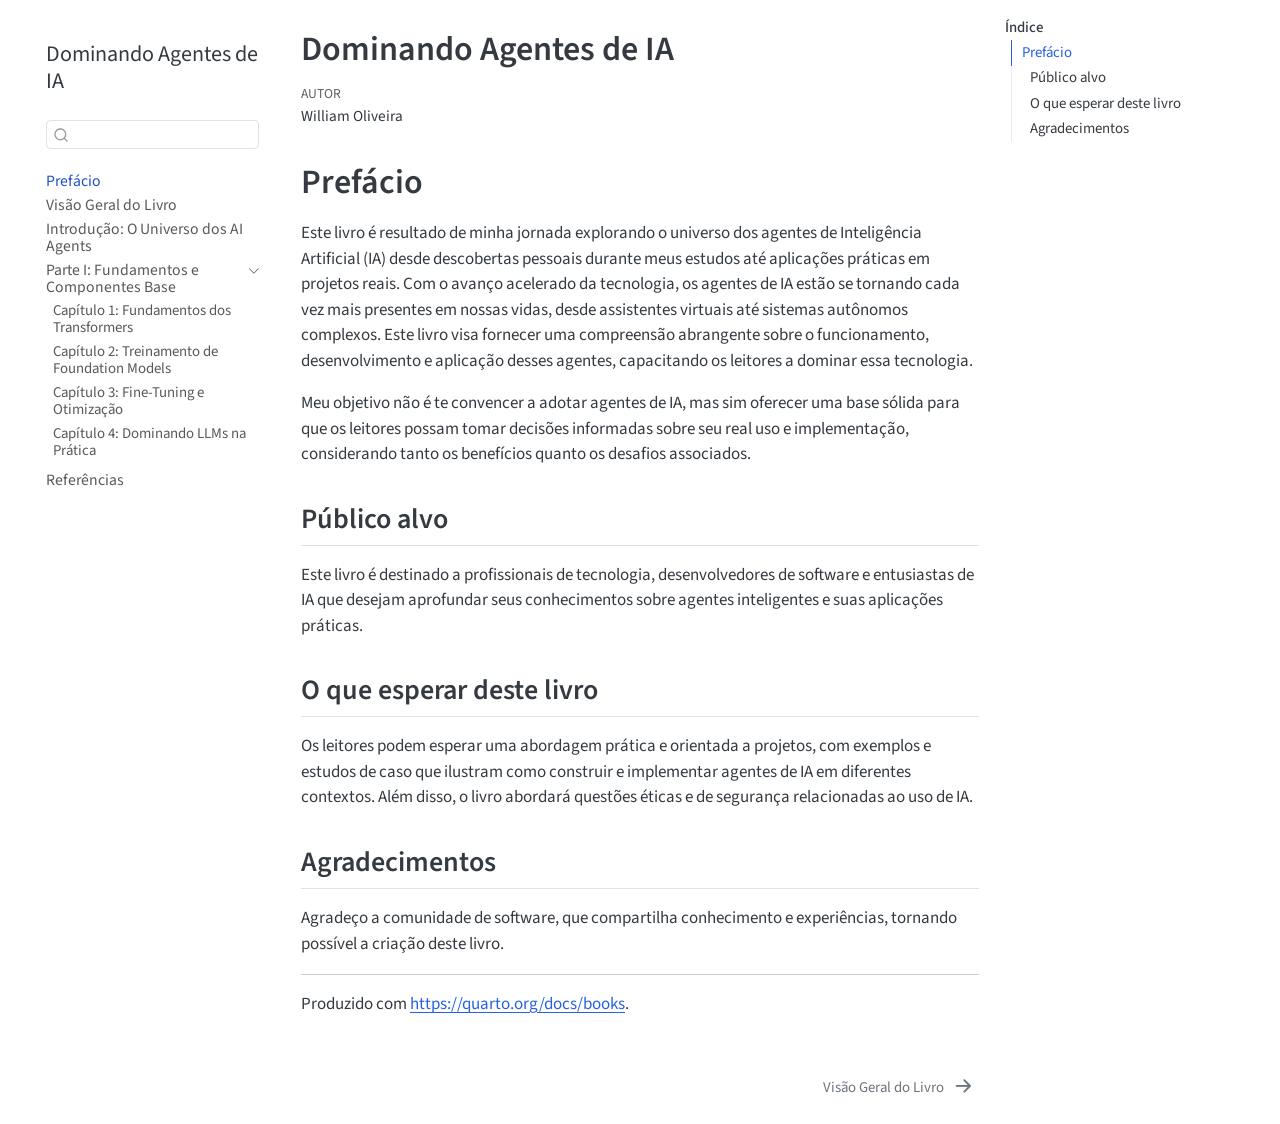
==== commit 9100bde7: "deploy: f29ad25e7991b3e6d7c8e5ca33f08c796e720c31" ====
--- a/index.html
+++ b/index.html
@@ -154,6 +154,12 @@
   <div class="sidebar-item-container"> 
   <a href="./chapters/part-01/03-fine-tuning-otimizacao.html" class="sidebar-item-text sidebar-link">
  <span class="menu-text">Capítulo 3: Fine-Tuning e Otimização</span></a>
+  </div>
+</li>
+          <li class="sidebar-item">
+  <div class="sidebar-item-container"> 
+  <a href="./chapters/part-01/04-dominando-llms-pratica.html" class="sidebar-item-text sidebar-link">
+ <span class="menu-text">Capítulo 4: Dominando LLMs na Prática</span></a>
   </div>
 </li>
       </ul>
